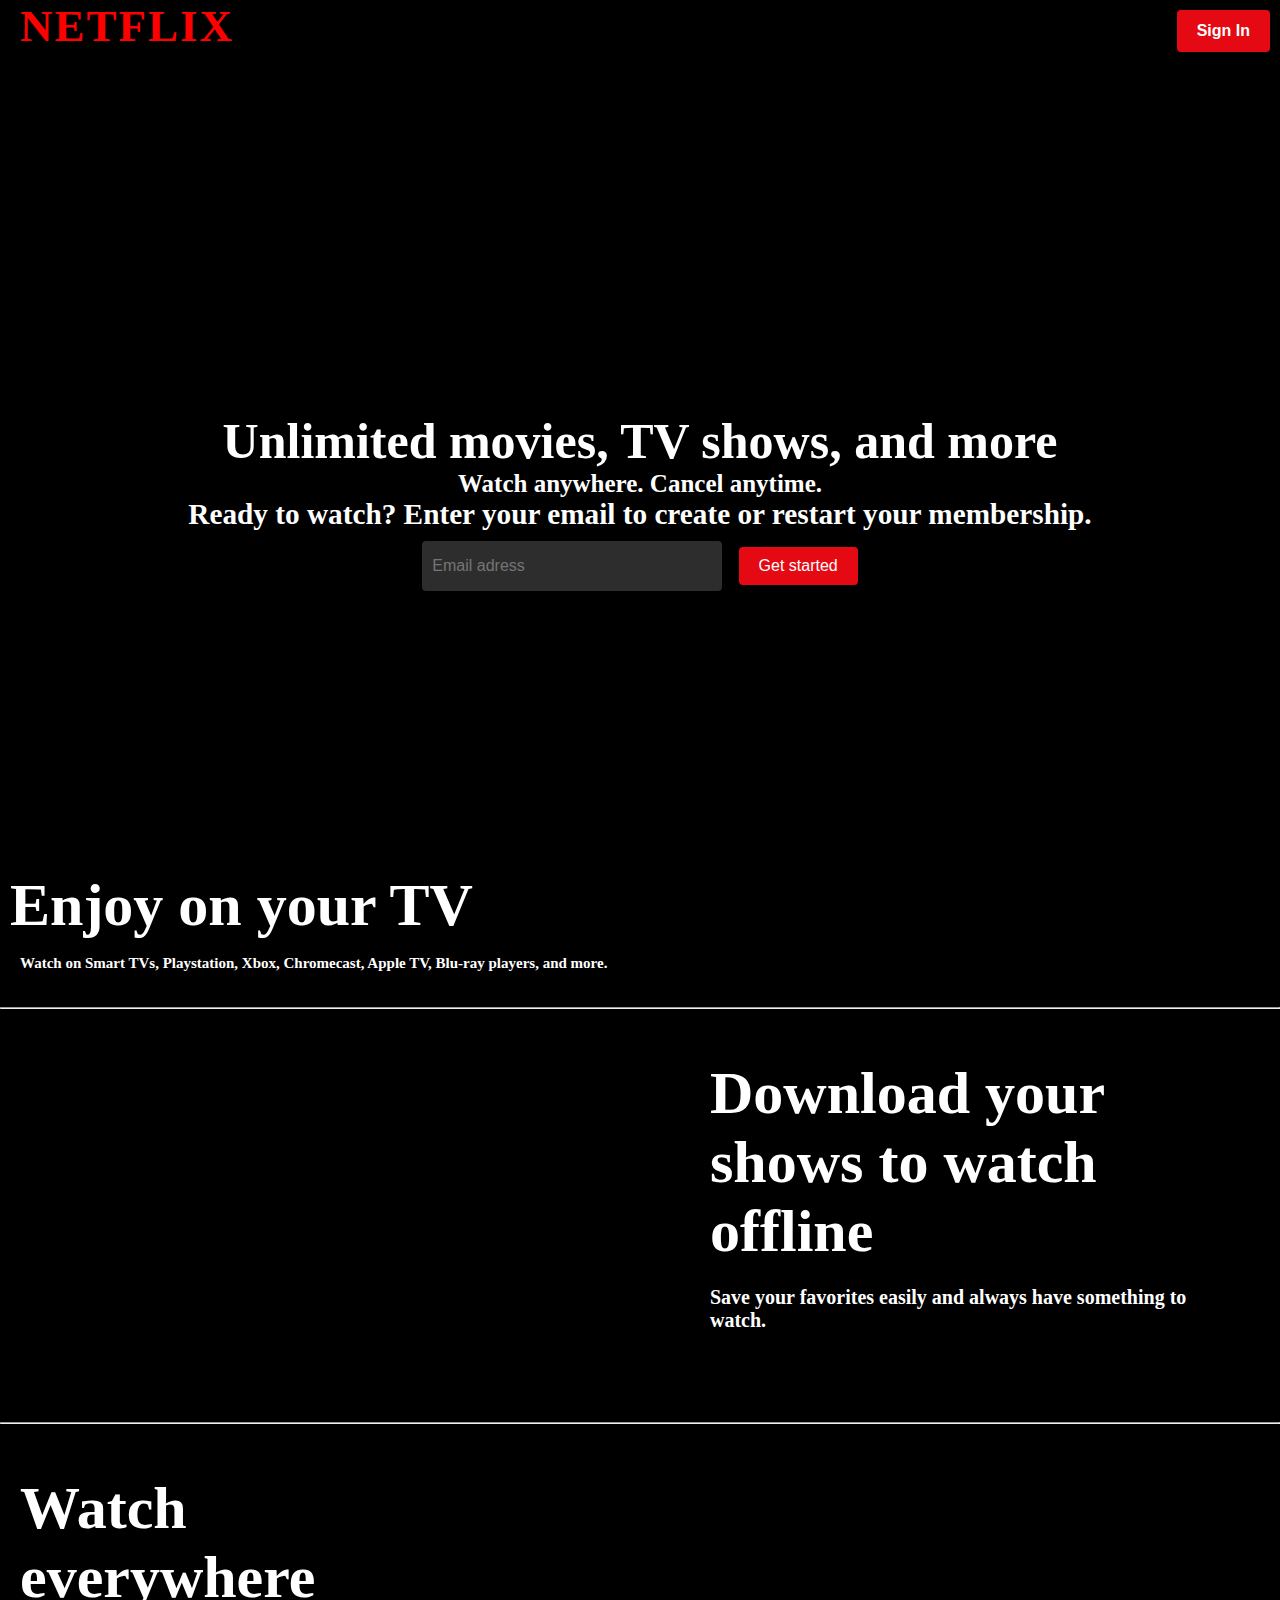
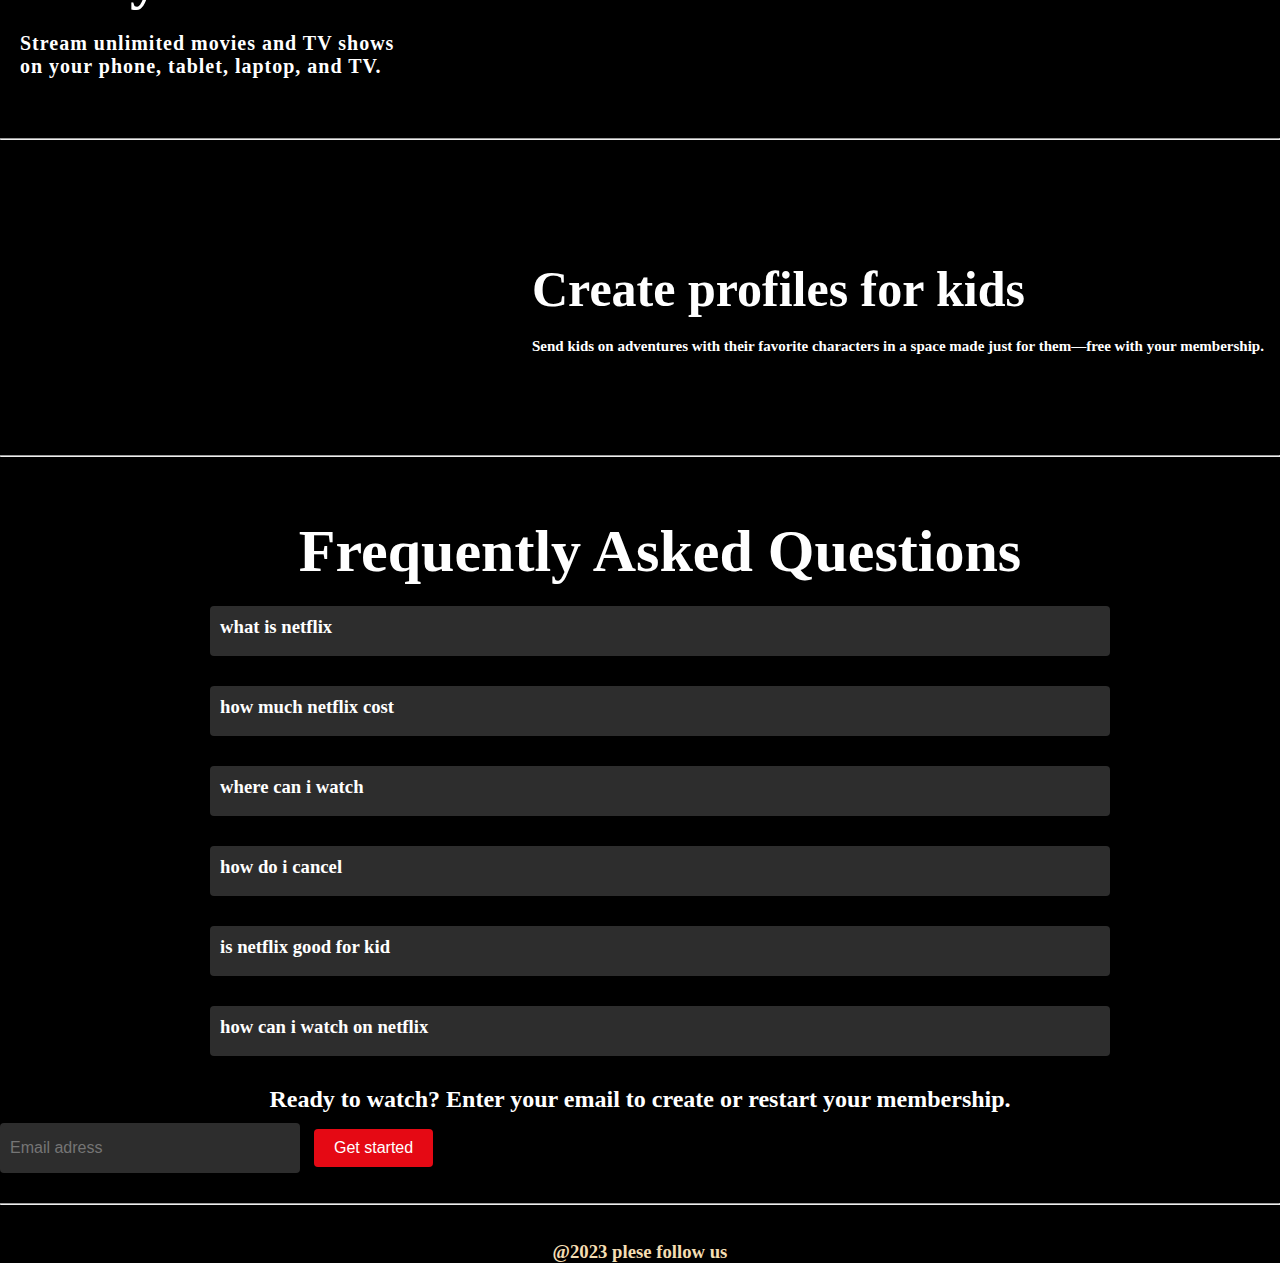
==== index.html @ bbe3816a "go" ====
<!DOCTYPE html>
<html lang="en">
<head>
    <meta charset="UTF-8">
    <meta name="viewport" content="width=device-width, initial-scale=1.0">
    <link rel="stylesheet" href="style.css">
    <title>netflix</title>
</head>
<body>
    <div class="contanier">
    <div class="navbar">
        <div class="logo">Netflix</div>
        <button class="netflix-signin-button">Sign In</button>
    </div>
    <header>
        <div class="herotext">
            <h1>
                Unlimited movies, TV shows, and more</h1>
                <h4>Watch anywhere. Cancel anytime.</h4>
                <h3>Ready to watch? Enter your email to create or restart your membership.</h3>
                <div class="netflix-form">
                    <input type="text" placeholder="Email adress" class="netflix-input">
                    <button class="netflix-button">Get started</button>
                  </div>
        </div>
    </header>

    <main>
        <div class="text">
            <h1>Enjoy on your TV</h1>
            <h3 class="h3-main">Watch on Smart TVs, Playstation, Xbox, Chromecast, Apple TV, Blu-ray players, and more.</h3>
        </div>
        <div class="img">
            <img src="https://i.gadgets360cdn.com/large/netflix_tv_pixabay_1605005703348.jpg" alt="" width="400px">
        </div>
    </main>
    <hr>
    <div class="section">
        <div class="secimg1">
        <img src="https://images.unsplash.com/photo-1627873959341-905d35362273?ixlib=rb-4.0.3&ixid=M3wxMjA3fDB8MHxzZWFyY2h8MTF8fG5ldGZsaXglMjBsb2dvfGVufDB8fDB8fHww&auto=format&fit=crop&w=400&q=60" alt=""width="300px">
        </div>
        <div class="text2">
            <h1 >Download your shows to watch offline</h1>
            <h3 class="h3-sec">Save your favorites easily and always have something to watch.</h3>
        </div>
    </div>
    <hr>
    <div class="section2">
        <div class="text3">
            <h1>Watch everywhere</h1>
            <h4 class="h4-sec">Stream unlimited movies and TV shows on your phone, tablet, laptop, and TV.</h4>
        </div>
    </div>
    <hr>
    <div class="section3">
        <div class="img4">
            <img src="https://www.realsimple.com/thmb/cOik68klj5UwyrtI1P0erP0phjk=/1500x0/filters:no_upscale():max_bytes(150000):strip_icc()/best-kids-movies-on-netflix-over-the-moon-1efbf2f867ce4f28bd10df9560202195.jpg" alt="" width="350px">
        </div>
        <div class="text4">
            <h1>Create profiles for kids</h1>
            <h3 class="h3-sec2">Send kids on adventures with their favorite characters in a space made just for them—free with your membership.</h3>
        </div>
    </div>
    <hr>
   <div class="section4">
    <div class="text5">
        <h1>Frequently Asked Questions</h1>
        <div class="input-sec">
        <h3>what is netflix</h3>
    </div>
    <div class="input-sec">
        <h3>how much netflix cost</h3>
    </div>
    <div class="input-sec">
        <h3>where can i watch</h3>
    </div>
    <div class="input-sec">
        <h3>how do i cancel</h3>
    </div>
    <div class="input-sec">
        <h3>is netflix good for kid</h3>
    </div>
    <div class="input-sec">
        <h3>how can i watch on netflix</h3>
    </div>
    </div>
   </div>
   <div class="section5">
    <h2 class="sec-h2">Ready to watch? Enter your email to create or restart your membership.</h2>
    <div class="netflix-form" >
        <input type="text" placeholder="Email adress" class="netflix-input" >
        <button class="netflix-button">Get started</button>
      </div>
   </div>
   <hr>
   Lorem ipsum dolor sit amet consectetur, adipisicing elit. Sequi nisi hic dolorum a nesciunt ea quo reiciendis, numquam iste laboriosam laborum assumenda doloremque veritatis blanditiis vero harum aperiam. Impedit, repellat!
   <footer>
    <h3>@2023 plese follow us</h3>
   </footer>
</body>
</html>
---- style.css ----
*{
    margin: 0%;
    padding: 0%;
    box-sizing: border-box;
}

.navbar{
    display: flex;
    
}

.contanier{
    background-image: url("https://images.frandroid.com/wp-content/uploads/2022/10/netflix-octobre-contenus-2022.jpg");
    height: 100vh;
    
    
}
.logo{
    font-size: 45px;
    font-weight: 800;
    text-transform: uppercase;
    color: red;
    margin-left: 20px;
    letter-spacing: 2px;
    flex-grow: 2;
}
.netflix-signin-button {
    background-color: #e50914;
    color: white;
    border: none;
    padding: 10px 20px;
    font-size: 16px;
    font-weight: bold;
    border-radius: 4px;
    cursor: pointer;
    transition: background-color 0.3s ease;
    margin-right: 10px;
    margin-top: 10px;
  }
  
  .netflix-signin-button:hover {
    background-color:red;
  }
  header{
    width: 100%;
    margin-top: 40vh;
    color: white;
  }
  .herotext{
    text-align: center;
    font-size: 25px;
    width: 100%;
  }
  .netflix-form {
    display: flex;
    align-items: center;
    display: block;
    margin: auto;
    margin-top: 10px;
  }
  
  .netflix-input {
    padding: 10px;
    font-size: 16px;
    border: none;
    border-radius: 4px;
    background-color: #333333e1;
    color: #fff;
    width: 300px;
    height: 50px;
  }
  
  .netflix-button {
    padding: 10px 20px;
    font-size: 16px;
    border: none;
    border-radius: 4px;
    background-color: #e50914;
    color: #fff;
    margin-left: 10px;
    cursor: pointer;
  }
  
  .netflix-button:hover {
    background-color: #b4060b;
  }
  main{
    margin-top: 280px;
    width: 100%;
    margin-left: 10px;
    display: flex;
  }
  .text{
    width: 50%;
    font-size: 30px;
    color: white;
  }
  body{
    background-color: black;
  }
  .h3-main{
    font-size: 15px;
    margin-top: 10px;
    padding: 5px 10px;
  }
  .img{
    margin-left: 10%;
    margin-bottom: 60px;
  }
  
  hr{
    color: black;
    margin-top: 30px;
    
  }
  .section{
    width: 100%;
    margin-left: 10px;
    display: flex;
  }
  .text2{
    color: white;
    margin-top: 50px;
    font-size: 30px;
    width: 40%;
  }
  .secimg1{
    width: 50%;
    margin-left: 60px;
  }
  .h3-sec{
    font-size: 20px;
    margin-top: 20px;
    margin-bottom: 60px;
  }
  .section2{
    width: 100%;
    margin-left: 20px;
    margin-top: 20px;
    
  }
  .text3{
    color: white;
    margin-top: 50px;
    font-size: 30px;
    width: 30%;
  }
  .h4-sec{
    font-size: 20px;
    margin-top: 20px;
    letter-spacing: 1px;
    margin-bottom: 60px;
  }
  .section3{
    width: 100%;
    margin-left: 20px;
    margin-top: 70px;
    display: flex;
  }
  .img4{
    width: 40%;
  }
  .text4{
    color: white;
    margin-top: 50px;
    font-size: 25px;
    width: 60%;
  }
  .h3-sec2{
    font-size: 15px;
    margin-top: 20px;
    margin-bottom: 70px;
  }
  .section4{
    width: 100%;
    margin-left: 20px;
    margin-top: 60px;
  }
  .text5{
    color: white;
    font-size: 30px;
    margin-top: 20px;
    text-align: center;
  }
  .input-sec{
    padding: 10px;
    font-size: 16px;
    border: none;
    border-radius: 4px;
    background-color: #333333e1;
    color: #fff;
    width: 900px;
    height: 50px; 
    display: block;
    margin: auto;
    margin-top: 20px;
    margin-bottom: 30px;
    text-align: left;
  }

  .sec-h2{
    color: white;
    margin-top: 10px;
    text-align: center;
  }
  footer{
    text-align: center;
    color: wheat;
  }
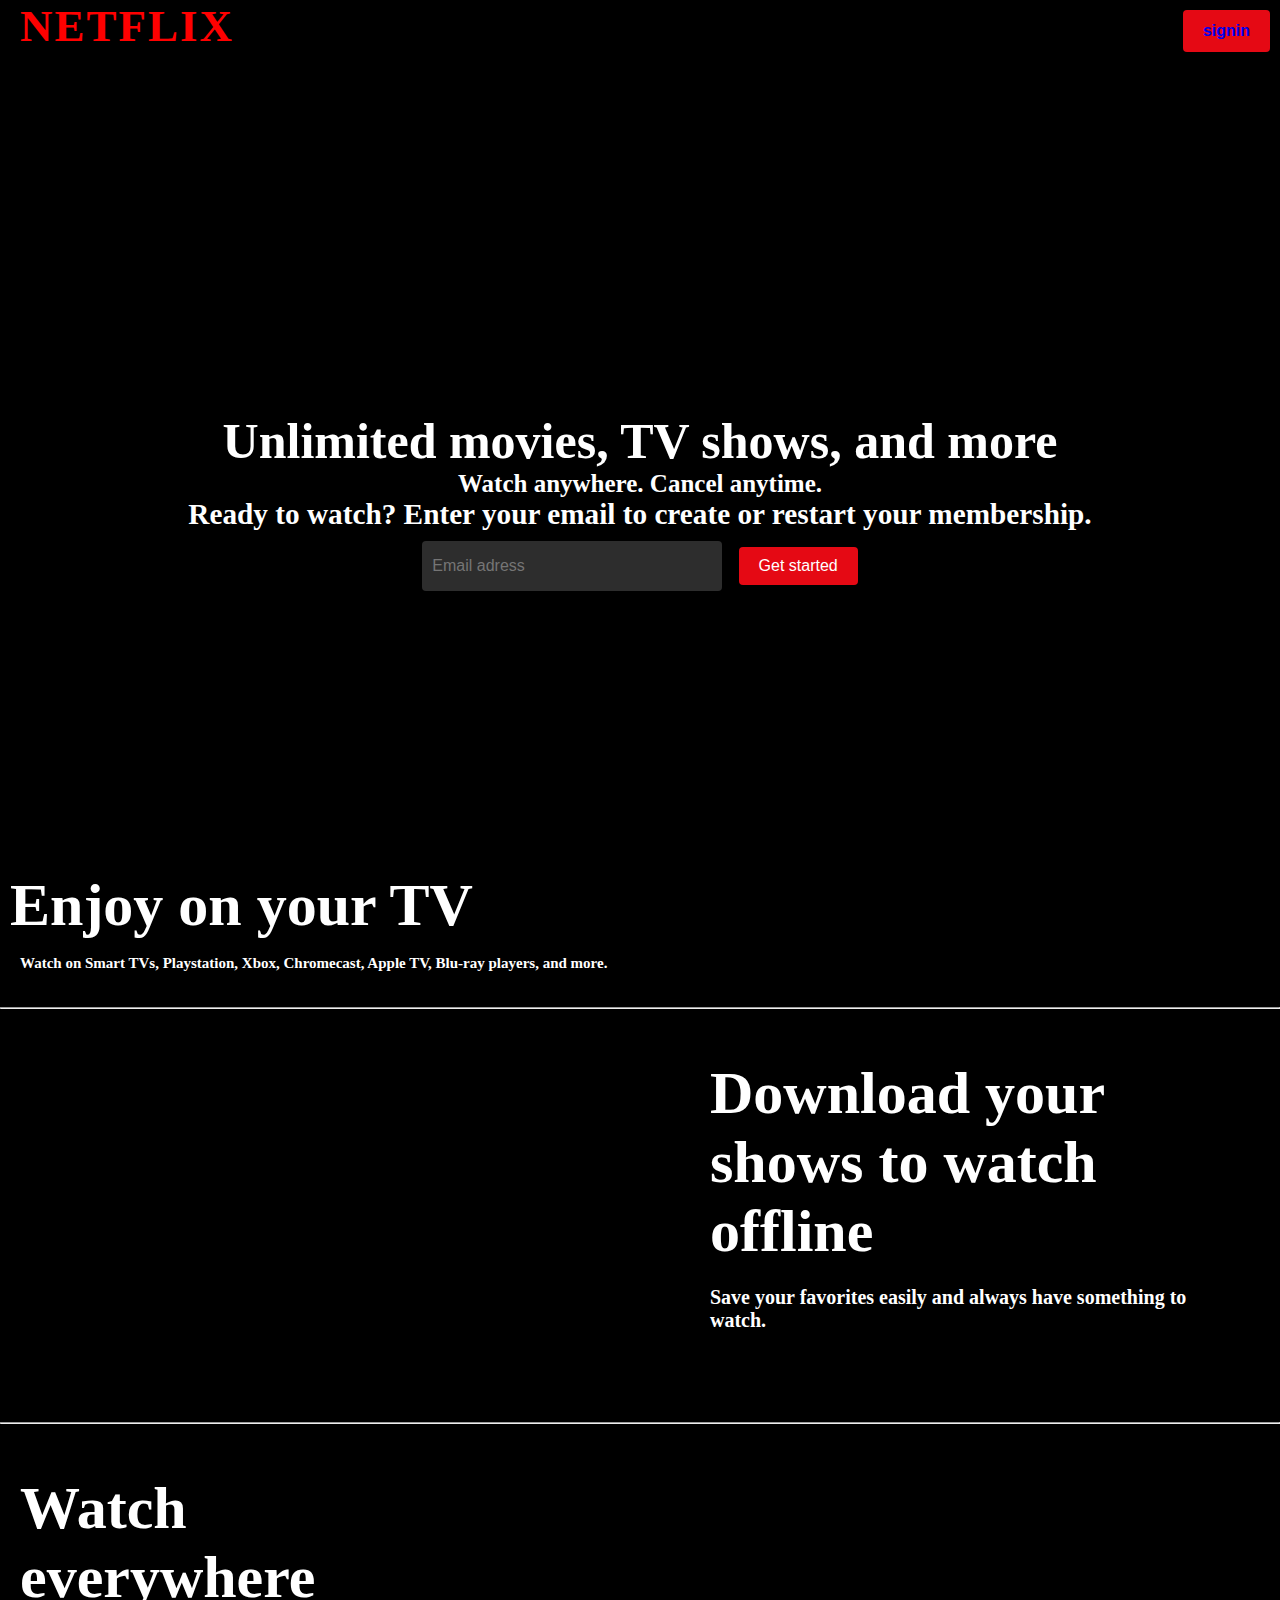
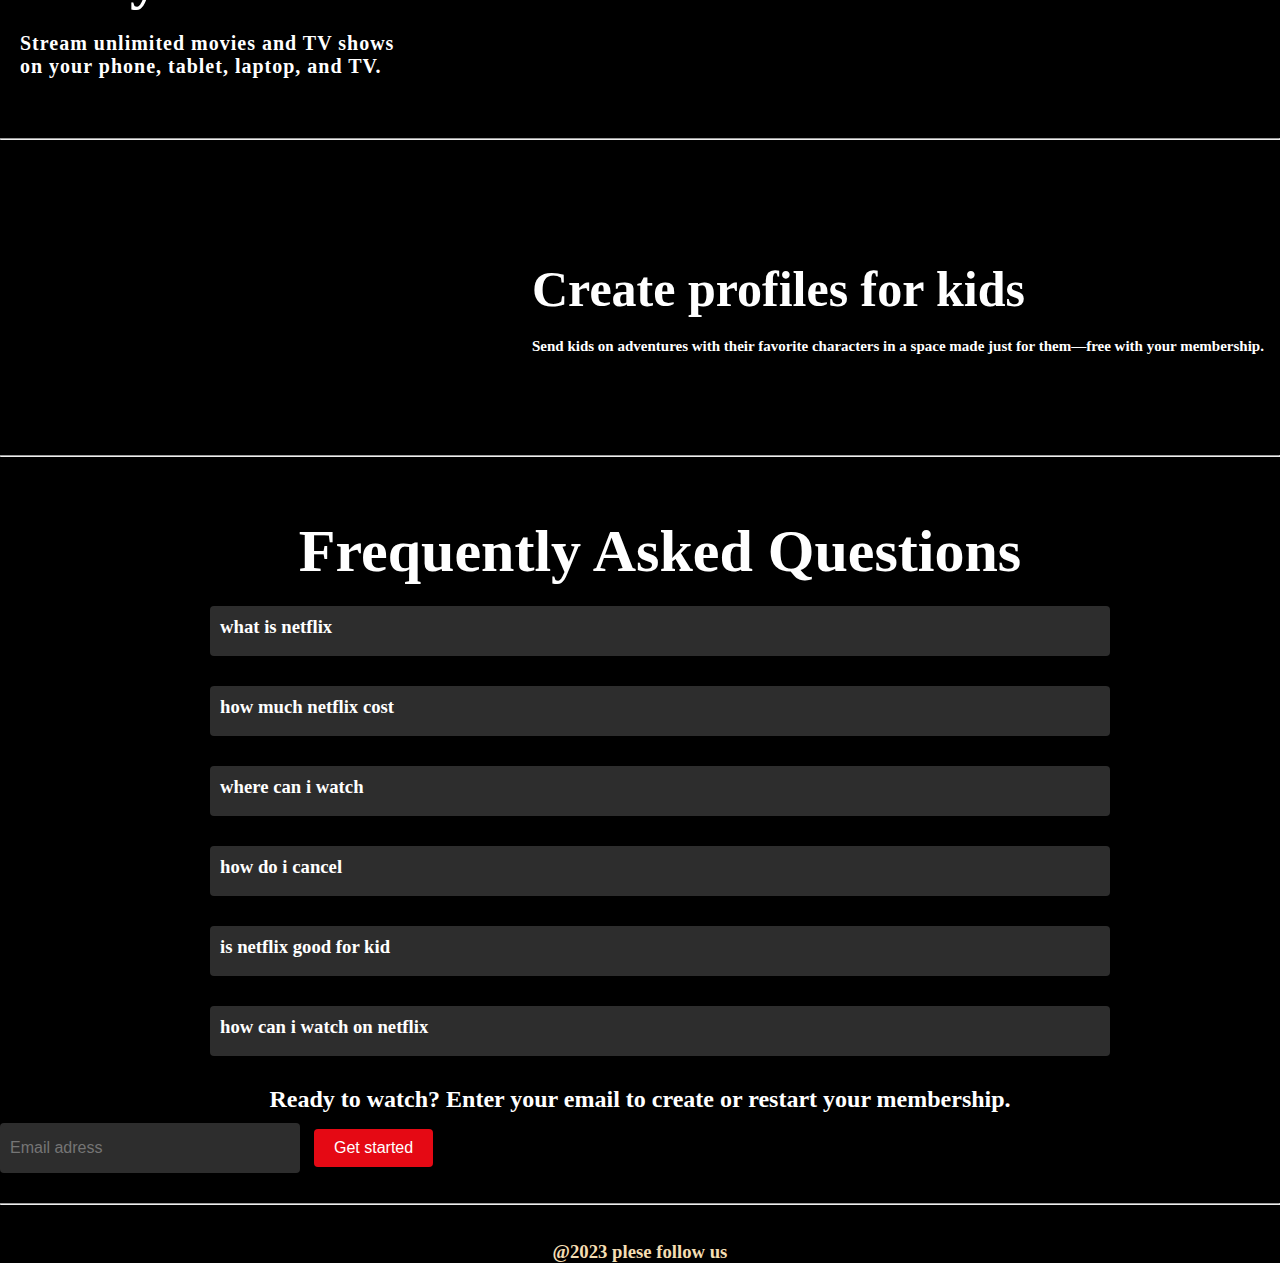
==== commit 68e325d6: "add signin form and logic" ====
--- a/index.html
+++ b/index.html
@@ -3,6 +3,7 @@
 <head>
     <meta charset="UTF-8">
     <meta name="viewport" content="width=device-width, initial-scale=1.0">
+    
     <link rel="stylesheet" href="style.css">
     <title>netflix</title>
 </head>
@@ -10,7 +11,8 @@
     <div class="contanier">
     <div class="navbar">
         <div class="logo">Netflix</div>
-        <button class="netflix-signin-button">Sign In</button>
+        <button class="netflix-signin-button"><a href="form.html">signin</a></button>
+        
     </div>
     <header>
         <div class="herotext">
@@ -31,7 +33,7 @@
             <h3 class="h3-main">Watch on Smart TVs, Playstation, Xbox, Chromecast, Apple TV, Blu-ray players, and more.</h3>
         </div>
         <div class="img">
-            <img src="https://i.gadgets360cdn.com/large/netflix_tv_pixabay_1605005703348.jpg" alt="" width="400px">
+            <img src="https://encrypted-tbn0.gstatic.com/images?q=tbn:ANd9GcSyiuAxMIVBW50asYA6VTCisuBUVNM7cRisLzcE5IthuRpX2AATF5OOCMLqqw9SA2gek_Q&usqp=CAU" alt="" width="400px">
         </div>
     </main>
     <hr>
@@ -97,5 +99,7 @@
    <footer>
     <h3>@2023 plese follow us</h3>
    </footer>
+ 
+
 </body>
 </html>--- a/style.css
+++ b/style.css
@@ -206,4 +206,7 @@
   footer{
     text-align: center;
     color: wheat;
+  }
+  a{
+    text-decoration: none;
   }